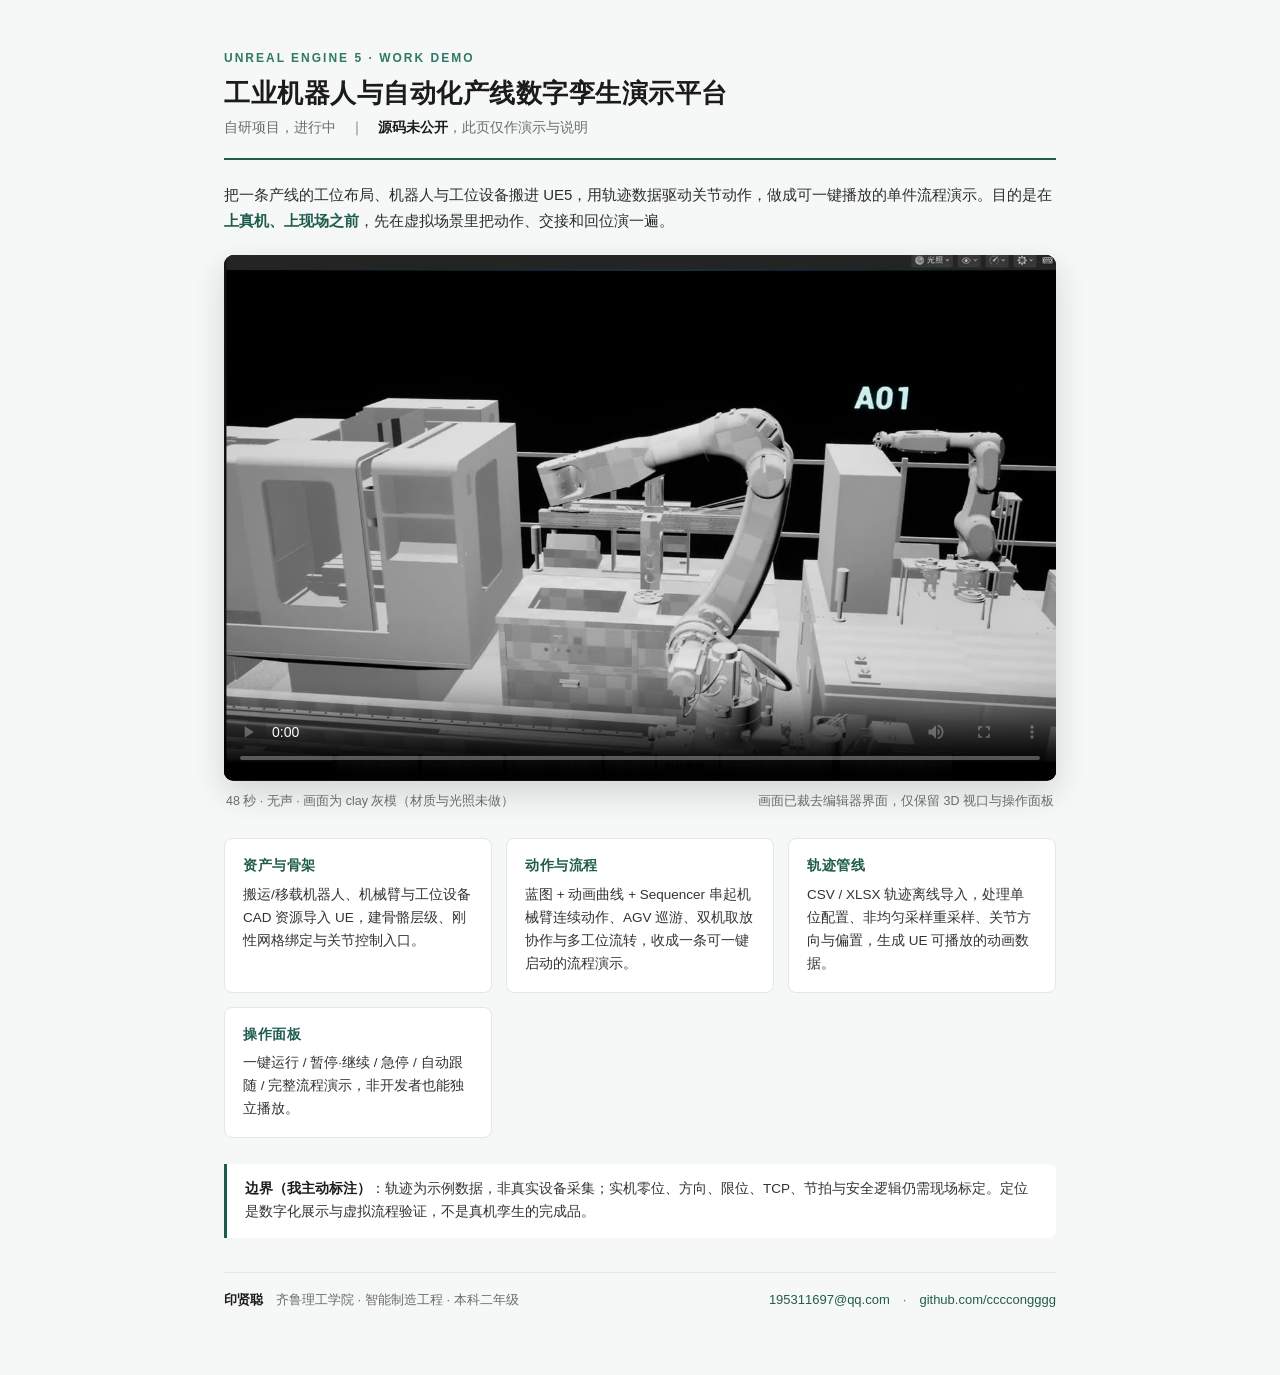
==== ue5/index.html @ 236da762 "feat(ue5): 新增 UE5 产线孪生演示页（48s 视频 + 说明，不含源码）" ====
<!DOCTYPE html>
<html lang="zh-CN">
<head>
<meta charset="UTF-8">
<meta name="viewport" content="width=device-width, initial-scale=1">
<title>工业机器人与自动化产线数字孪生演示｜印贤聪</title>
<meta name="description" content="Unreal Engine 5 工业机器人与自动化产线数字孪生演示平台，48 秒演示视频。">
<style>
  :root { --ac:#1F5C4D; --ac2:#2E7A66; --line:#e2e8e5; --ink:#1b1b1b; --gray:#6b6b6b; }
  * { margin:0; padding:0; box-sizing:border-box; }
  body { background:#f6f8f7; color:var(--ink);
    font-family: -apple-system, "PingFang SC", "Microsoft YaHei UI", "Microsoft YaHei", sans-serif;
    line-height:1.7; -webkit-font-smoothing:antialiased; }
  .wrap { max-width: 880px; margin:0 auto; padding: 48px 24px 64px; }
  .kicker { font-size:12px; letter-spacing:2px; color:var(--ac2); font-weight:700; text-transform:uppercase; }
  h1 { font-size: 26px; letter-spacing:.5px; margin:8px 0 6px; line-height:1.35; }
  .sub { font-size:13.5px; color:var(--gray); }
  .sub b { color:var(--ink); }
  hr { border:0; border-top:2px solid var(--ac); margin:18px 0 22px; }
  .lead { font-size:15px; color:#2c2c2c; margin-bottom:22px; }
  .lead b { color:var(--ac); }
  .player { background:#0f1211; border-radius:10px; overflow:hidden;
    box-shadow: 0 12px 32px rgba(15,30,25,.16); }
  video { display:block; width:100%; height:auto; background:#0f1211; }
  .meta { display:flex; justify-content:space-between; font-size:12.5px; color:var(--gray);
    margin:10px 2px 26px; }
  .grid { display:grid; grid-template-columns: repeat(auto-fit, minmax(240px,1fr)); gap:14px; }
  .card { background:#fff; border:1px solid var(--line); border-radius:8px; padding:16px 18px; }
  .card h3 { font-size:13.5px; color:var(--ac); letter-spacing:.5px; margin-bottom:6px; }
  .card p { font-size:13.5px; color:#333; }
  .note { margin-top:26px; background:#fff; border-left:3px solid var(--ac); border-radius:0 8px 8px 0;
    padding:14px 18px; font-size:13.5px; color:#333; }
  .note b { color:var(--ink); }
  .foot { margin-top:34px; padding-top:16px; border-top:1px solid var(--line);
    display:flex; justify-content:space-between; flex-wrap:wrap; gap:8px; font-size:13px; color:var(--gray); }
  .foot b { color:var(--ink); }
  a { color:var(--ac); text-decoration:none; }
  a:hover { text-decoration:underline; }
  @media (max-width:560px){ h1{font-size:20px} .wrap{padding:28px 16px 48px} }
</style>
</head>
<body>
<div class="wrap">
  <div class="kicker">Unreal Engine 5 · Work Demo</div>
  <h1>工业机器人与自动化产线数字孪生演示平台</h1>
  <div class="sub">自研项目，进行中　｜　<b>源码未公开</b>，此页仅作演示与说明</div>
  <hr>

  <p class="lead">
    把一条产线的工位布局、机器人与工位设备搬进 UE5，用轨迹数据驱动关节动作，做成可一键播放的单件流程演示。目的是在<b>上真机、上现场之前</b>，先在虚拟场景里把动作、交接和回位演一遍。
  </p>

  <div class="player">
    <video src="demo.mp4" poster="poster.jpg" controls preload="metadata" playsinline></video>
  </div>
  <div class="meta">
    <span>48 秒 · 无声 · 画面为 clay 灰模（材质与光照未做）</span>
    <span>画面已裁去编辑器界面，仅保留 3D 视口与操作面板</span>
  </div>

  <div class="grid">
    <div class="card">
      <h3>资产与骨架</h3>
      <p>搬运/移载机器人、机械臂与工位设备 CAD 资源导入 UE，建骨骼层级、刚性网格绑定与关节控制入口。</p>
    </div>
    <div class="card">
      <h3>动作与流程</h3>
      <p>蓝图 + 动画曲线 + Sequencer 串起机械臂连续动作、AGV 巡游、双机取放协作与多工位流转，收成一条可一键启动的流程演示。</p>
    </div>
    <div class="card">
      <h3>轨迹管线</h3>
      <p>CSV / XLSX 轨迹离线导入，处理单位配置、非均匀采样重采样、关节方向与偏置，生成 UE 可播放的动画数据。</p>
    </div>
    <div class="card">
      <h3>操作面板</h3>
      <p>一键运行 / 暂停·继续 / 急停 / 自动跟随 / 完整流程演示，非开发者也能独立播放。</p>
    </div>
  </div>

  <div class="note">
    <b>边界（我主动标注）</b>：轨迹为示例数据，非真实设备采集；实机零位、方向、限位、TCP、节拍与安全逻辑仍需现场标定。定位是数字化展示与虚拟流程验证，不是真机孪生的完成品。
  </div>

  <div class="foot">
    <div><b>印贤聪</b>　齐鲁理工学院 · 智能制造工程 · 本科二年级</div>
    <div><a href="mailto:195311697@qq.com">195311697@qq.com</a>　·　<a href="https://github.com/ccccongggg">github.com/ccccongggg</a></div>
  </div>
</div>
</body>
</html>
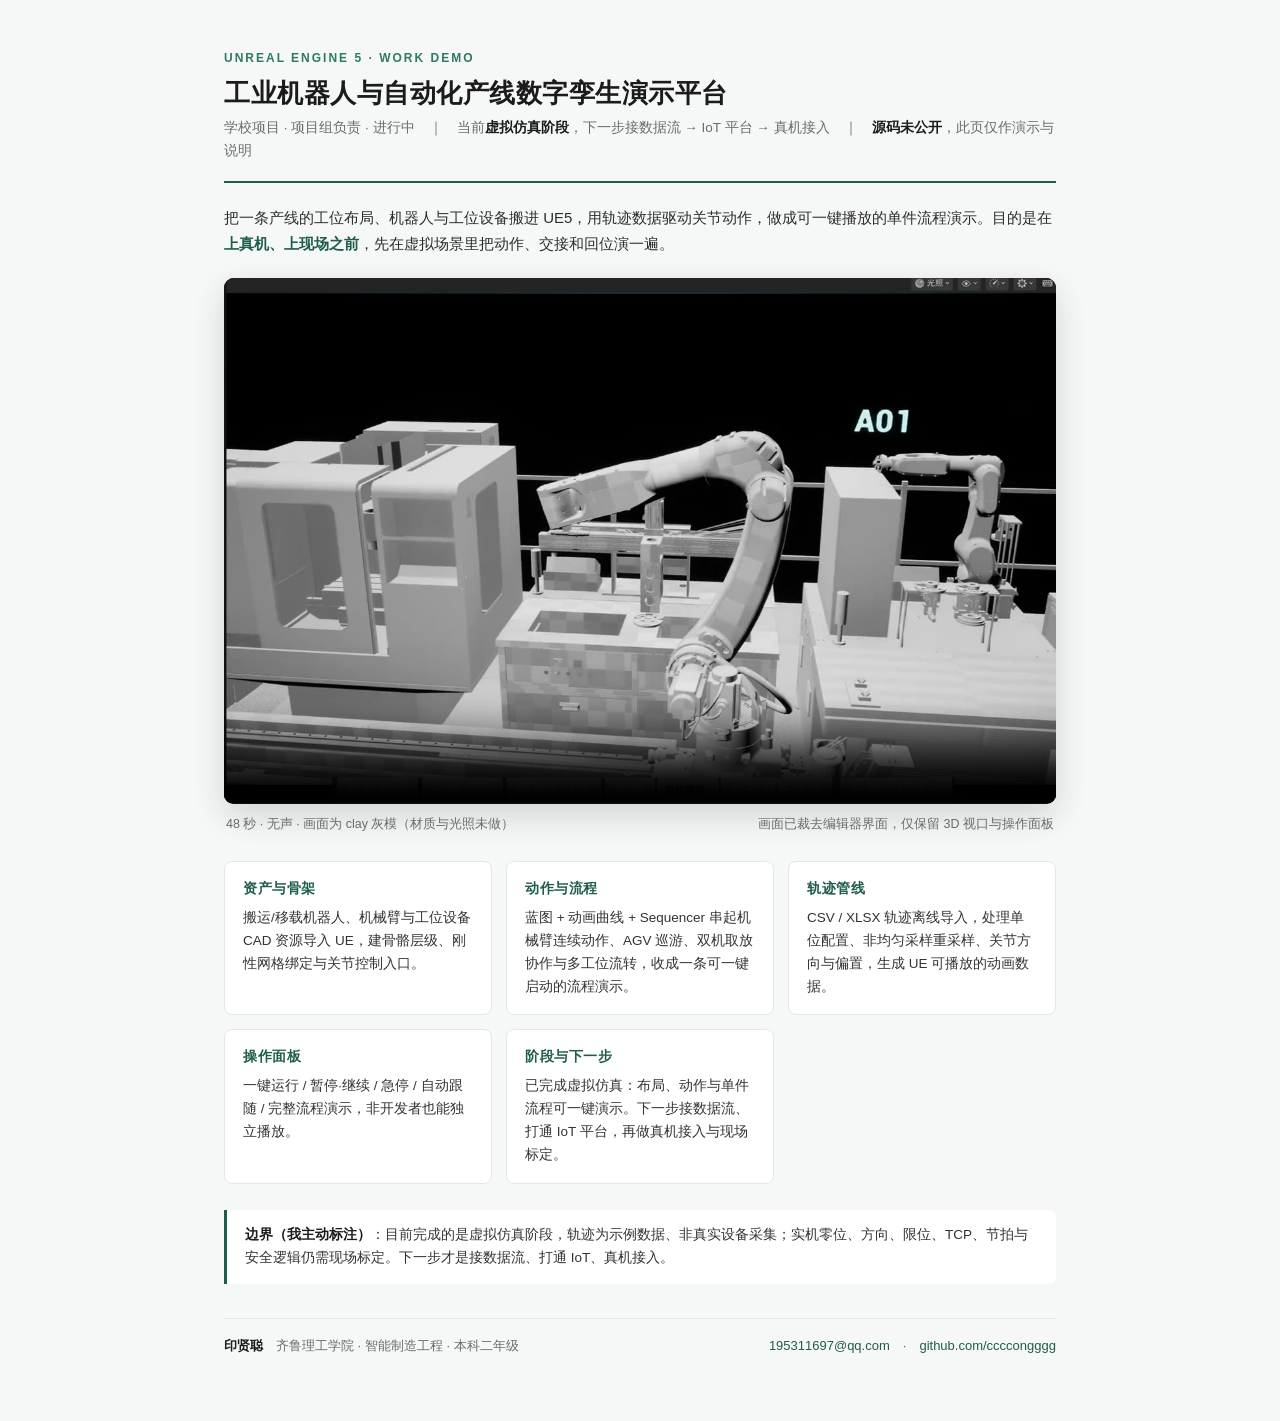
==== commit fd5edc2f: "docs(ue5): 更正项目属性为学校项目·项目组负责，补充阶段与下一步" ====
--- a/ue5/index.html
+++ b/ue5/index.html
@@ -43,7 +43,7 @@
 <div class="wrap">
   <div class="kicker">Unreal Engine 5 · Work Demo</div>
   <h1>工业机器人与自动化产线数字孪生演示平台</h1>
-  <div class="sub">自研项目，进行中　｜　<b>源码未公开</b>，此页仅作演示与说明</div>
+  <div class="sub">学校项目 · 项目组负责 · 进行中　｜　当前<b>虚拟仿真阶段</b>，下一步接数据流 → IoT 平台 → 真机接入　｜　<b>源码未公开</b>，此页仅作演示与说明</div>
   <hr>
 
   <p class="lead">
@@ -75,10 +75,14 @@
       <h3>操作面板</h3>
       <p>一键运行 / 暂停·继续 / 急停 / 自动跟随 / 完整流程演示，非开发者也能独立播放。</p>
     </div>
+    <div class="card">
+      <h3>阶段与下一步</h3>
+      <p>已完成虚拟仿真：布局、动作与单件流程可一键演示。下一步接数据流、打通 IoT 平台，再做真机接入与现场标定。</p>
+    </div>
   </div>
 
   <div class="note">
-    <b>边界（我主动标注）</b>：轨迹为示例数据，非真实设备采集；实机零位、方向、限位、TCP、节拍与安全逻辑仍需现场标定。定位是数字化展示与虚拟流程验证，不是真机孪生的完成品。
+    <b>边界（我主动标注）</b>：目前完成的是虚拟仿真阶段，轨迹为示例数据、非真实设备采集；实机零位、方向、限位、TCP、节拍与安全逻辑仍需现场标定。下一步才是接数据流、打通 IoT、真机接入。
   </div>
 
   <div class="foot">
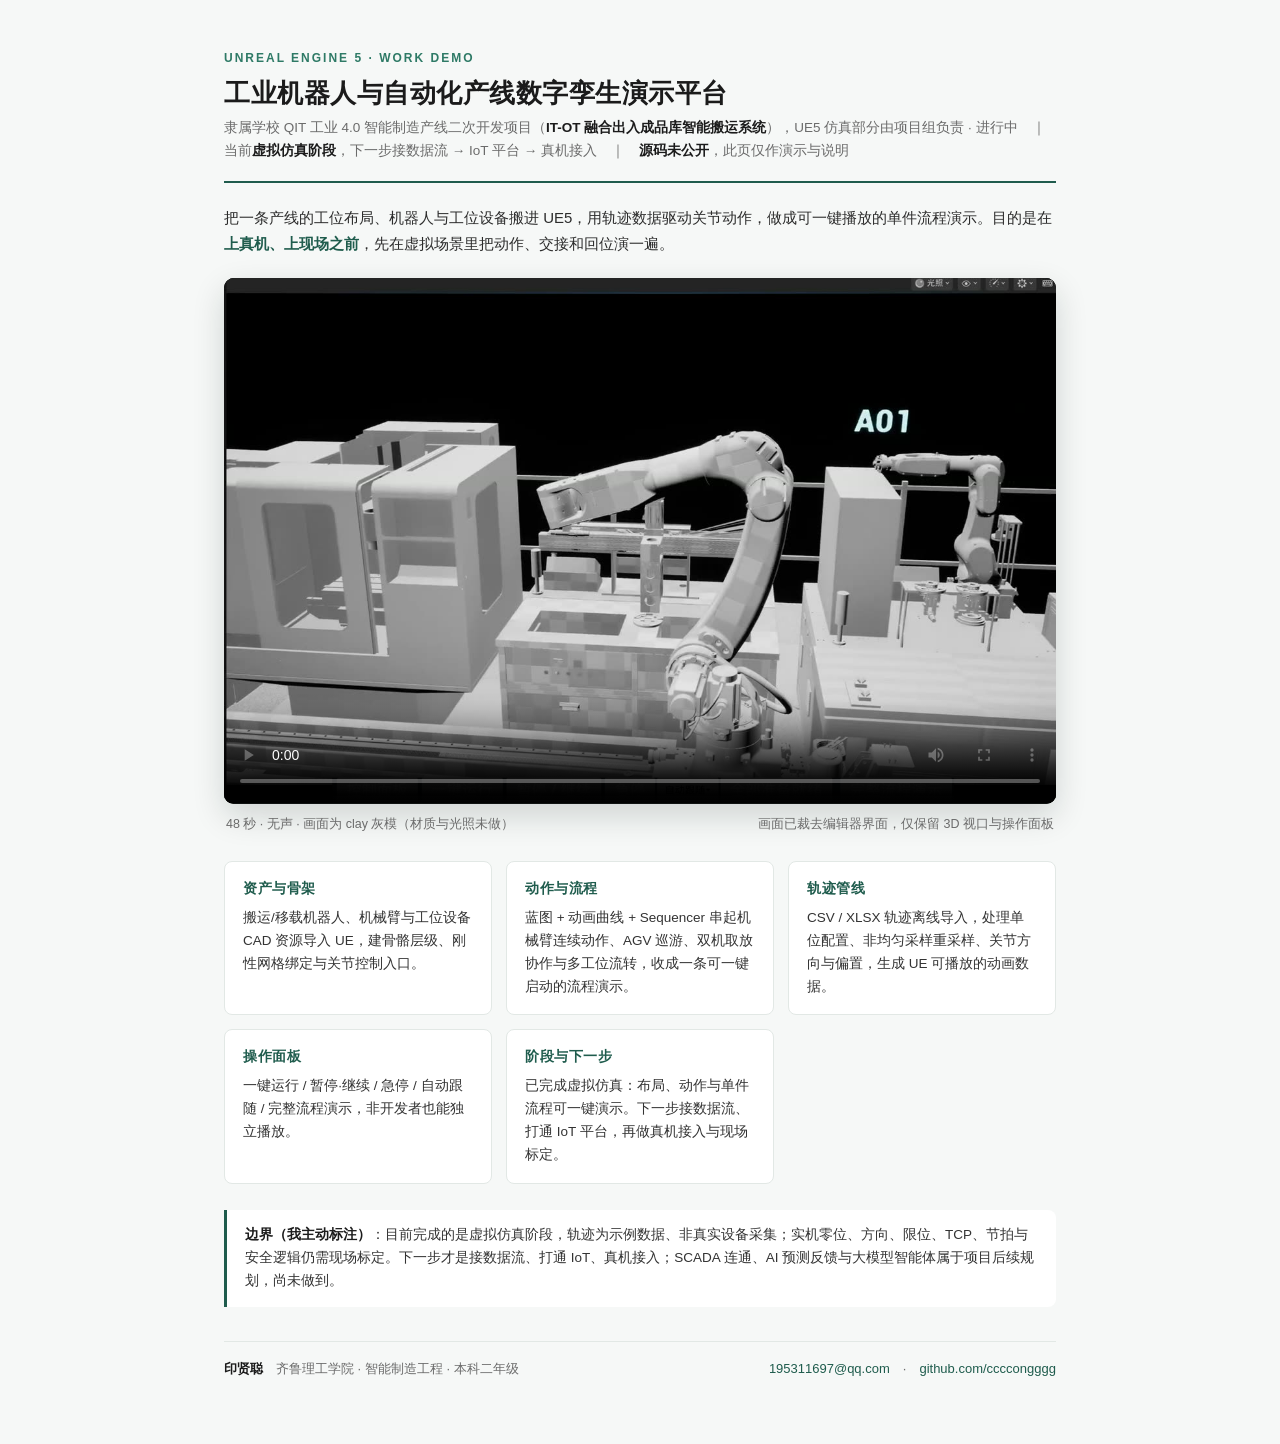
==== commit 5a6cadfb: "docs: 补充产线项目官方名称与阶段边界" ====
--- a/ue5/index.html
+++ b/ue5/index.html
@@ -43,7 +43,7 @@
 <div class="wrap">
   <div class="kicker">Unreal Engine 5 · Work Demo</div>
   <h1>工业机器人与自动化产线数字孪生演示平台</h1>
-  <div class="sub">学校项目 · 项目组负责 · 进行中　｜　当前<b>虚拟仿真阶段</b>，下一步接数据流 → IoT 平台 → 真机接入　｜　<b>源码未公开</b>，此页仅作演示与说明</div>
+  <div class="sub">隶属学校 QIT 工业 4.0 智能制造产线二次开发项目（<b>IT-OT 融合出入成品库智能搬运系统</b>），UE5 仿真部分由项目组负责 · 进行中　｜　当前<b>虚拟仿真阶段</b>，下一步接数据流 → IoT 平台 → 真机接入　｜　<b>源码未公开</b>，此页仅作演示与说明</div>
   <hr>
 
   <p class="lead">
@@ -82,7 +82,7 @@
   </div>
 
   <div class="note">
-    <b>边界（我主动标注）</b>：目前完成的是虚拟仿真阶段，轨迹为示例数据、非真实设备采集；实机零位、方向、限位、TCP、节拍与安全逻辑仍需现场标定。下一步才是接数据流、打通 IoT、真机接入。
+    <b>边界（我主动标注）</b>：目前完成的是虚拟仿真阶段，轨迹为示例数据、非真实设备采集；实机零位、方向、限位、TCP、节拍与安全逻辑仍需现场标定。下一步才是接数据流、打通 IoT、真机接入；SCADA 连通、AI 预测反馈与大模型智能体属于项目后续规划，尚未做到。
   </div>
 
   <div class="foot">
@@ -91,4 +91,4 @@
   </div>
 </div>
 </body>
-</html>
+</html>
